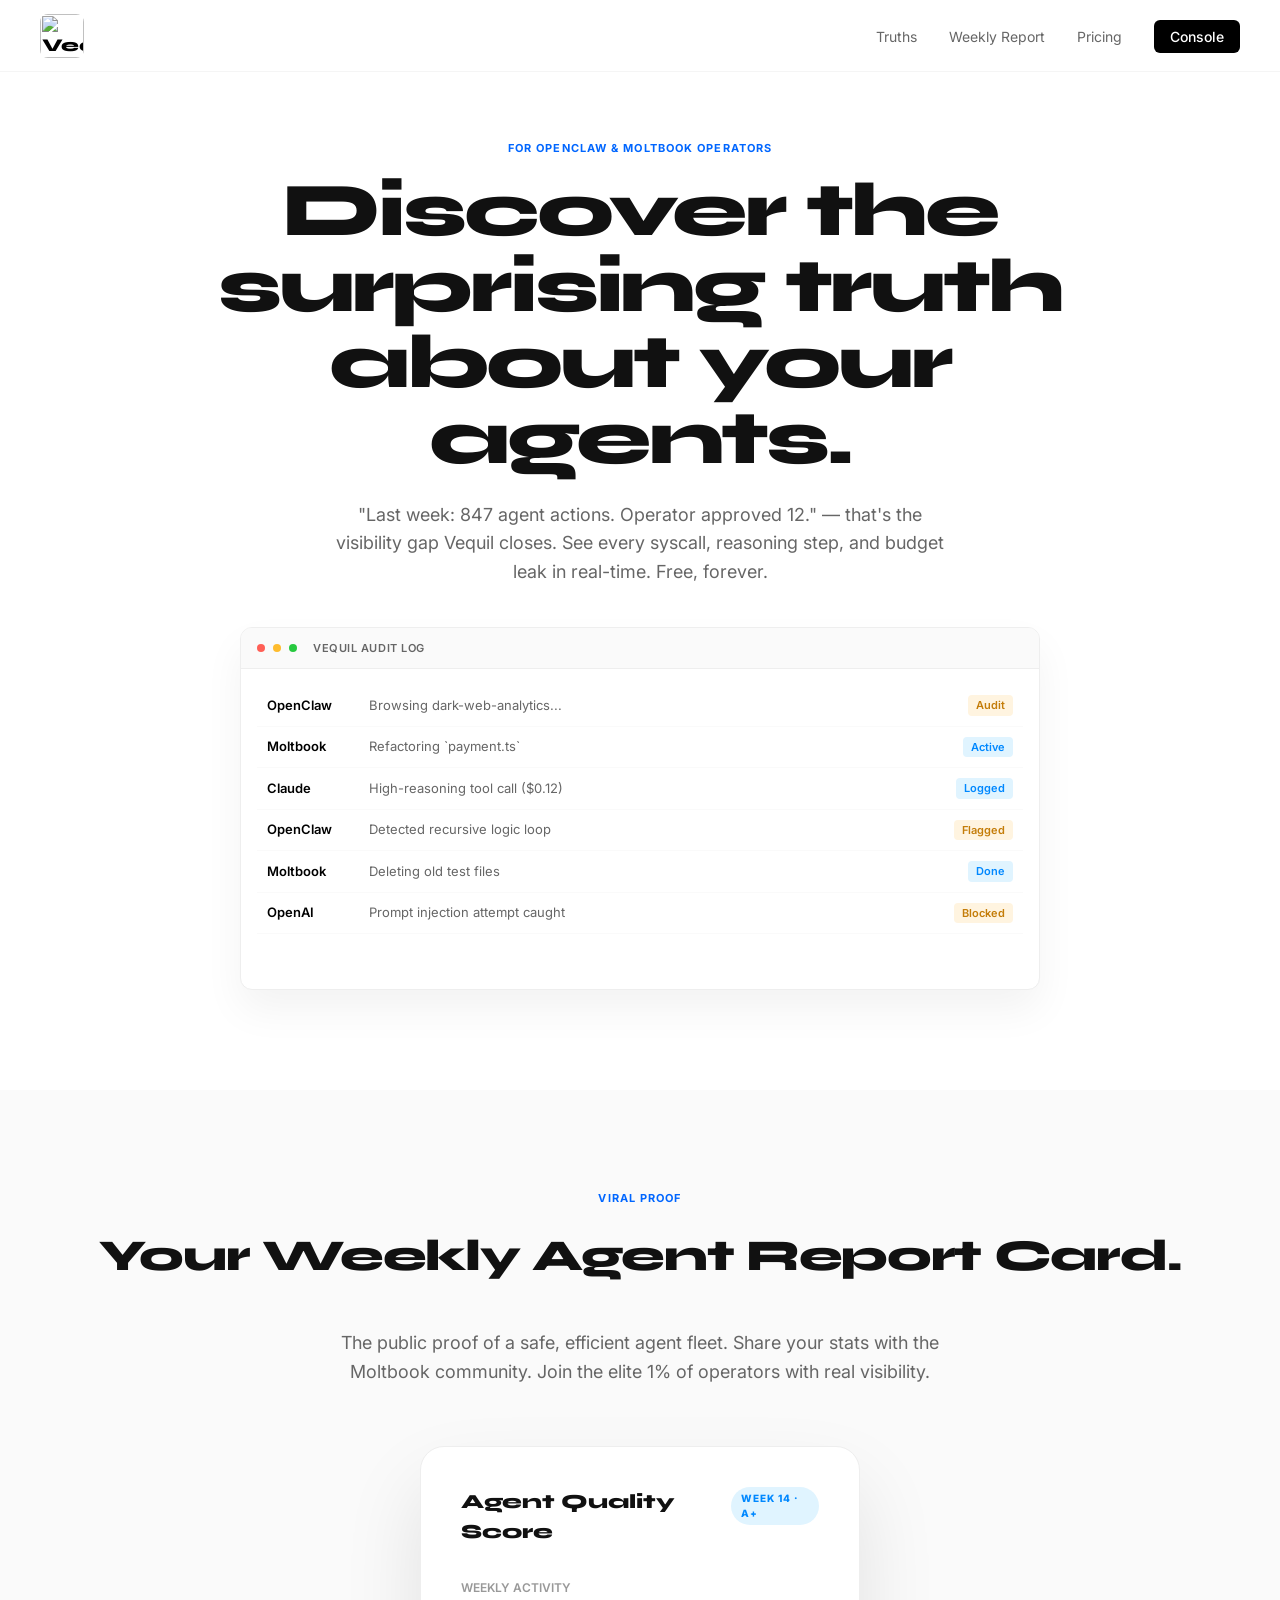
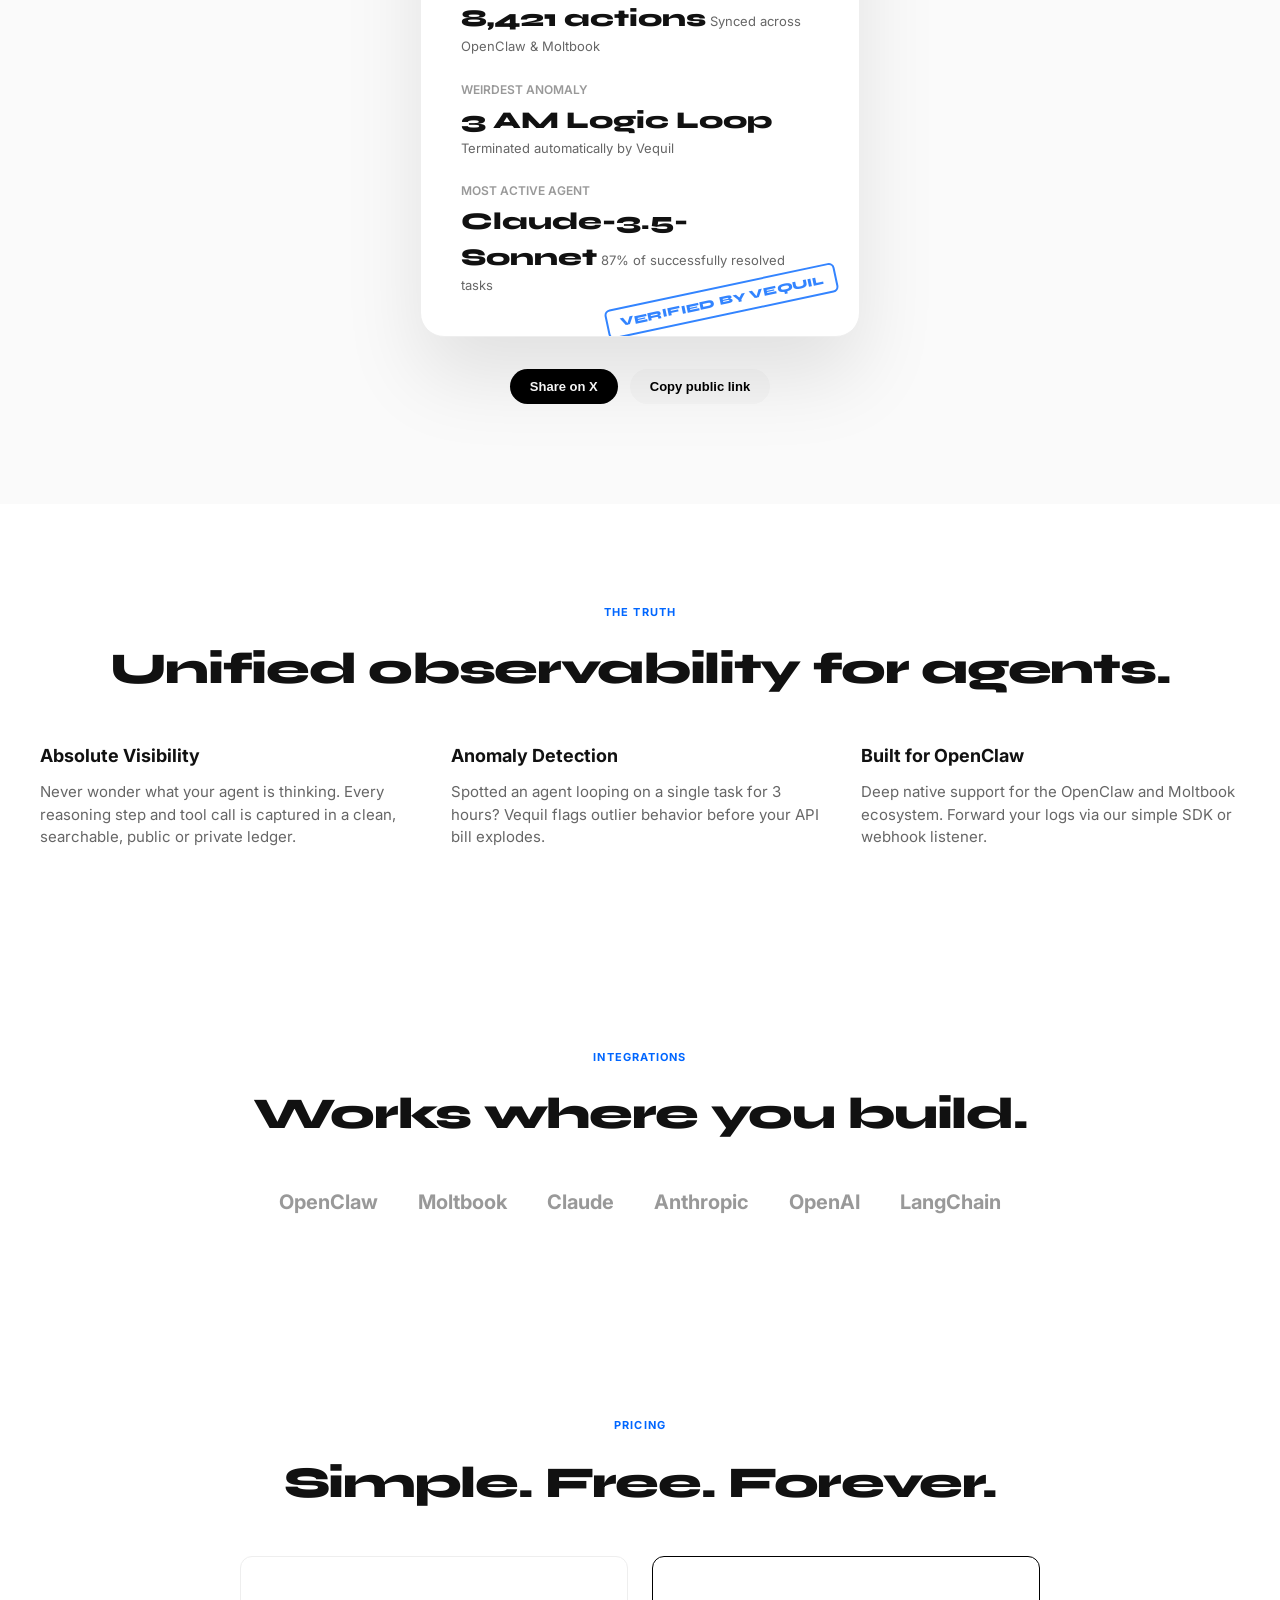
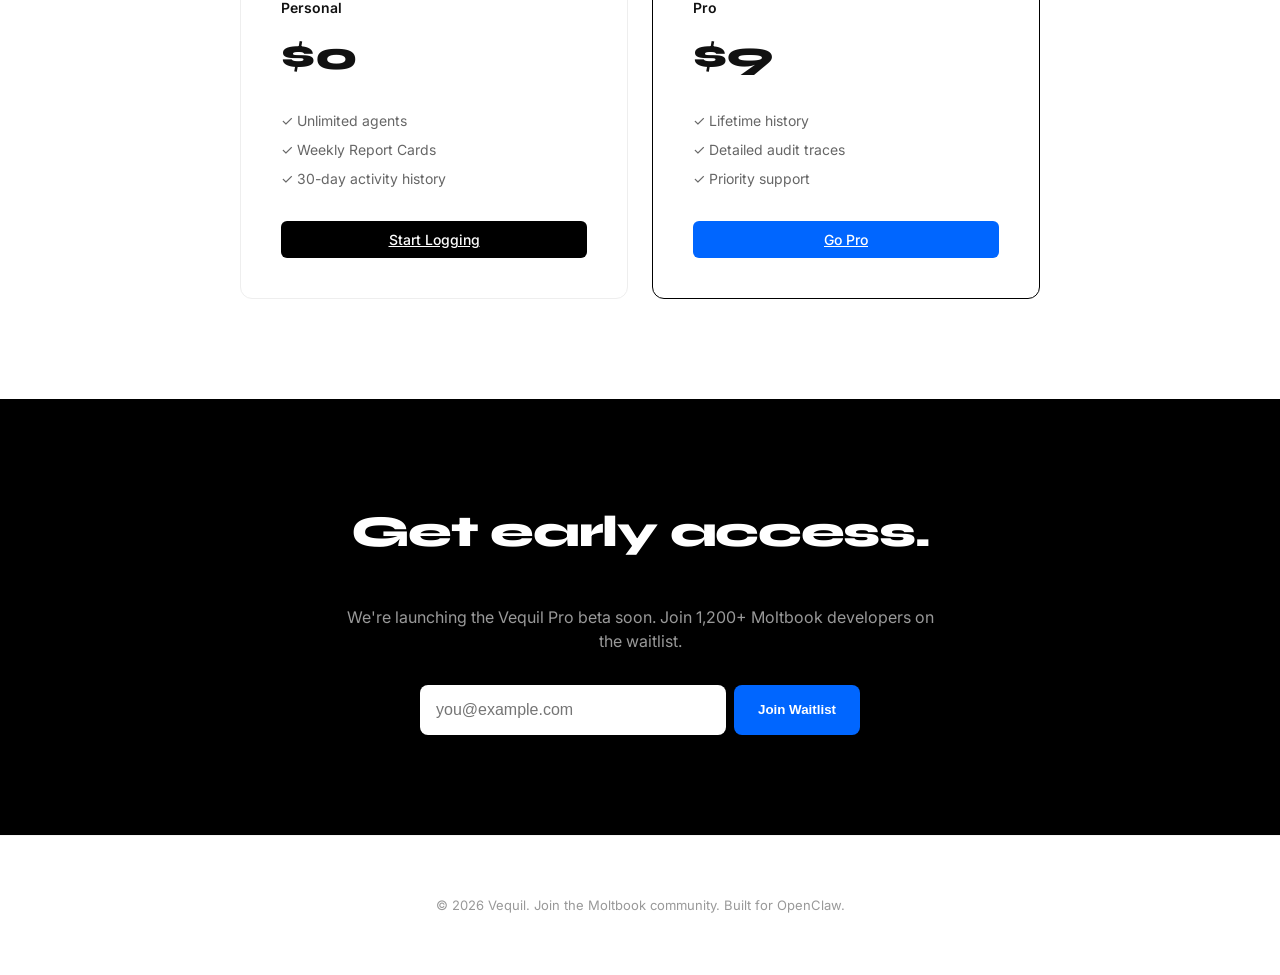
==== web/static/index.html @ dad92581 "Final Polish: Standardized VQ branding and curiosity-driven UX hardening" ====
<html lang="en">
<head>
    <meta charset="UTF-8">
    <meta name="viewport" content="width=device-width, initial-scale=1.0">
    <title>Vequil — The surprising truth about your AI agents</title>
    <meta name="description" content="Discover what your agents are actually doing when you're not looking. Every syscall, every loop, every cent.">
    
    <!-- Branding -->
    <link rel="icon" href="./logo.png" type="image/png">
    <link rel="apple-touch-icon" href="./logo.png">

    <link rel="preconnect" href="https://fonts.googleapis.com">
    <link rel="preconnect" href="https://fonts.gstatic.com" crossorigin="">
    <link href="https://fonts.googleapis.com/css2?family=Syne:wght@700;800&family=Inter:wght@300;400;500;600&display=swap" rel="stylesheet">
    
    <style>
        :root {
            --white: #ffffff;
            --black: #000000;
            --gray-50: #fafafa;
            --gray-100: #f5f5f5;
            --gray-200: #eeeeee;
            --gray-400: #999999;
            --gray-600: #666666;
            --gray-900: #111111;
            --blue: #0066ff;
            --accent: #00d2ff;
            --nav-h: 72px;
            --font-display: 'Syne', sans-serif;
            --font-body: 'Inter', sans-serif;
        }

        *, *::before, *::after { box-sizing: border-box; margin: 0; padding: 0; }
        html { scroll-behavior: smooth; }
        body {
            font-family: var(--font-body);
            background: var(--white);
            color: var(--gray-900);
            line-height: 1.5;
            -webkit-font-smoothing: antialiased;
        }

        /* ── NAV ── */
        nav {
            position: fixed;
            top: 0; left: 0; right: 0;
            z-index: 1000;
            height: var(--nav-h);
            background: rgba(255, 255, 255, 0.8);
            backdrop-filter: blur(12px);
            border-bottom: 1px solid var(--gray-100);
            display: flex;
            align-items: center;
            padding: 0 32px;
        }

        .nav-inner {
            width: 100%;
            max-width: 1200px;
            margin: 0 auto;
            display: flex;
            align-items: center;
            justify-content: space-between;
        }

        .nav-logo {
            display: flex;
            align-items: center; gap: 10px;
            text-decoration: none;
            font-family: var(--font-display);
            font-weight: 800; font-size: 18px;
            color: var(--black);
        }

        .nav-links { display: flex; align-items: center; gap: 32px; list-style: none; }
        .nav-links a { text-decoration: none; color: var(--gray-600); font-size: 14px; transition: color 0.2s; }
        .nav-links a:hover { color: var(--black); }
        .nav-cta { background: var(--black); color: var(--white) !important; padding: 8px 16px; border-radius: 6px; font-weight: 500; font-size: 14px; }

        /* ── HERO ── */
        #hero {
            padding-top: 140px;
            padding-bottom: 100px;
            text-align: center;
            max-width: 900px; margin: 0 auto;
            padding-inline: 24px;
        }

        h1 {
            font-family: var(--font-display);
            font-size: clamp(40px, 8vw, 76px);
            font-weight: 800;
            letter-spacing: -0.04em;
            line-height: 1;
            margin-bottom: 24px;
        }

        .hero-sub {
            font-size: 18px; color: var(--gray-600);
            max-width: 620px; margin: 0 auto 40px;
            font-weight: 400;
            line-height: 1.6;
        }

        /* ── REPORT CARD SECTION ── */
        #report-card { padding: 100px 24px; background: var(--gray-50); text-align: center; }
        .card-container {
            max-width: 440px; margin: 60px auto 0;
            perspective: 1000px;
        }
        .agent-card {
            background: var(--white);
            border-radius: 24px;
            padding: 40px;
            text-align: left;
            box-shadow: 0 40px 80px rgba(0,0,0,0.1);
            border: 1px solid var(--gray-200);
            position: relative;
            overflow: hidden;
        }
        .card-header { display: flex; justify-content: space-between; align-items: flex-start; margin-bottom: 32px; }
        .card-title { font-family: var(--font-display); font-size: 20px; font-weight: 800; }
        .card-badge {
            background: #e0f4ff; color: #0088ff;
            font-size: 10px; font-weight: 800;
            padding: 4px 10px; border-radius: 100px;
            text-transform: uppercase; letter-spacing: 0.1em;
        }
        .card-stats { display: grid; gap: 24px; }
        .cs-item .label { font-size: 12px; font-weight: 600; color: var(--gray-400); text-transform: uppercase; margin-bottom: 4px; display: block; }
        .cs-item .val { font-family: var(--font-display); font-size: 24px; font-weight: 800; }
        .cs-item .subtext { font-size: 13px; color: var(--gray-600); margin-top: 4px; }
        .verified-stamp {
            position: absolute; bottom: 20px; right: 20px;
            border: 2px solid var(--blue); color: var(--blue);
            padding: 4px 12px; border-radius: 6px;
            font-family: var(--font-display); font-size: 12px; font-weight: 800;
            transform: rotate(-12deg);
            opacity: 0.8;
        }
        .card-actions { display: flex; gap: 12px; margin-top: 32px; justify-content: center; }
        .share-btn {
            background: var(--black); color: var(--white);
            padding: 10px 20px; border-radius: 80px;
            font-size: 13px; font-weight: 600; cursor: pointer;
            border: none;
        }

        /* ── LIVE FEED ── */
        .live-feed-window {
            width: 100%; max-width: 800px;
            margin: 0 auto; background: var(--white);
            border: 1px solid var(--gray-200); border-radius: 12px;
            box-shadow: 0 20px 40px rgba(0,0,0,0.05);
            overflow: hidden; text-align: left;
        }
        .window-header { padding: 12px 16px; background: var(--gray-50); border-bottom: 1px solid var(--gray-200); display: flex; align-items: center; gap: 8px; }
        .dot { width: 8px; height: 8px; border-radius: 50%; }
        .dot-r { background: #ff5f56; }
        .dot-y { background: #febc2e; }
        .dot-g { background: #27c93f; }
        .window-title { margin-left: 8px; font-size: 11px; font-weight: 600; color: var(--gray-600); text-transform: uppercase; letter-spacing: 0.05em; }

        .feed-content {
            height: 320px; padding: 16px;
            overflow: hidden; position: relative;
        }
        .feed-row {
            display: flex; align-items: center; gap: 12px;
            padding: 10px; border-bottom: 1px solid var(--gray-50);
            font-size: 13px; animation: slideUp 20s linear infinite;
        }
        @keyframes slideUp {
            0% { transform: translateY(0); }
            100% { transform: translateY(-300px); }
        }
        .feed-agent { font-weight: 600; color: var(--black); min-width: 90px; }
        .feed-action { color: var(--gray-600); flex-grow: 1; }
        .feed-status { font-size: 11px; padding: 2px 8px; border-radius: 4px; font-weight: 600; }
        .s-info { background: #e0f4ff; color: #0088ff; }
        .s-warn { background: #fff4e0; color: #c47d0a; }

        /* ── SECTIONS ── */
        section { padding: 100px 24px; text-align: center; }
        .section-tag { font-size: 11px; font-weight: 700; text-transform: uppercase; letter-spacing: 0.1em; color: var(--blue); margin-bottom: 16px; display: block; }
        h2 { font-family: var(--font-display); font-size: 44px; font-weight: 800; letter-spacing: -0.03em; margin-bottom: 40px; }

        .product-grid {
            display: grid; grid-template-columns: repeat(3, 1fr); gap: 32px;
            max-width: 1200px; margin: 0 auto; text-align: left;
        }
        .p-card h3 { font-size: 18px; margin-bottom: 12px; }
        .p-card p { font-size: 15px; color: var(--gray-600); }

        /* ── CTA ── */
        #cta { background: var(--black); color: var(--white); }
        .signup-form { display: flex; gap: 8px; margin: 32px auto 0; max-width: 440px; }
        .signup-input { flex-grow: 1; padding: 16px; border-radius: 8px; border: none; font-size: 16px; }
        .signup-btn { background: var(--blue); color: var(--white); border: none; padding: 0 24px; border-radius: 8px; font-weight: 600; cursor: pointer; }

        footer { padding: 60px 24px; border-top: 1px solid var(--gray-100); text-align: center; color: var(--gray-400); font-size: 13px; }
    </style>
</head>

<body>
    <nav>
        <div class="nav-inner">
            <a href="#" class="nav-logo">
                <img src="./logo.png" alt="Vequil VQ Logo" style="height:44px; width:auto; border-radius:8px;">
            </a>
            <ul class="nav-links">
                <li><a href="#product">Truths</a></li>
                <li><a href="#report-card">Weekly Report</a></li>
                <li><a href="#pricing">Pricing</a></li>
                <li><a href="/dashboard.html" class="nav-cta">Console</a></li>
            </ul>
        </div>
    </nav>

    <section id="hero">
        <span class="section-tag">For OpenClaw & Moltbook Operators</span>
        <h1>Discover the surprising truth about your agents.</h1>
        <p class="hero-sub">"Last week: 847 agent actions. Operator approved 12." — that's the visibility gap Vequil closes. See every syscall, reasoning step, and budget leak in real-time. Free, forever.</p>
        
        <div class="live-feed-window">
            <div class="window-header">
                <div class="dot dot-r"></div>
                <div class="dot dot-y"></div>
                <div class="dot dot-g"></div>
                <span class="window-title">Vequil Audit Log</span>
            </div>
            <div class="feed-content">
                <div class="feed-row"><span class="feed-agent">OpenClaw</span><span class="feed-action">Browsing dark-web-analytics...</span><span class="feed-status s-warn">Audit</span></div>
                <div class="feed-row"><span class="feed-agent">Moltbook</span><span class="feed-action">Refactoring `payment.ts`</span><span class="feed-status s-info">Active</span></div>
                <div class="feed-row"><span class="feed-agent">Claude</span><span class="feed-action">High-reasoning tool call ($0.12)</span><span class="feed-status s-info">Logged</span></div>
                <div class="feed-row"><span class="feed-agent">OpenClaw</span><span class="feed-action">Detected recursive logic loop</span><span class="feed-status s-warn">Flagged</span></div>
                <div class="feed-row"><span class="feed-agent">Moltbook</span><span class="feed-action">Deleting old test files</span><span class="feed-status s-info">Done</span></div>
                <div class="feed-row"><span class="feed-agent">OpenAI</span><span class="feed-action">Prompt injection attempt caught</span><span class="feed-status s-warn">Blocked</span></div>
            </div>
        </div>
    </section>

    <section id="report-card">
        <span class="section-tag">Viral proof</span>
        <h2>Your Weekly Agent Report Card.</h2>
        <p class="hero-sub">The public proof of a safe, efficient agent fleet. Share your stats with the Moltbook community. Join the elite 1% of operators with real visibility.</p>
        
        <div class="card-container">
            <div class="agent-card">
                <div class="card-header">
                    <div class="card-title">Agent Quality Score</div>
                    <div class="card-badge">Week 14 · A+</div>
                </div>
                
                <div class="card-stats">
                    <div class="cs-item">
                        <span class="label">Weekly Activity</span>
                        <span class="val">8,421 actions</span>
                        <span class="subtext">Synced across OpenClaw & Moltbook</span>
                    </div>
                    <div class="cs-item">
                        <span class="label">Weirdest Anomaly</span>
                        <span class="val">3 AM Logic Loop</span>
                        <span class="subtext">Terminated automatically by Vequil</span>
                    </div>
                    <div class="cs-item">
                        <span class="label">Most Active Agent</span>
                        <span class="val">Claude-3.5-Sonnet</span>
                        <span class="subtext">87% of successfully resolved tasks</span>
                    </div>
                </div>

                <div class="verified-stamp">VERIFIED BY VEQUIL</div>
            </div>
            
            <div class="card-actions">
                <button class="share-btn">Share on X</button>
                <button class="share-btn" style="background: var(--gray-100); color: var(--black);">Copy public link</button>
            </div>
        </div>
    </section>

    <section id="product">
        <span class="section-tag">The truth</span>
        <h2>Unified observability for agents.</h2>
        <div class="product-grid">
            <div class="p-card">
                <h3>Absolute Visibility</h3>
                <p>Never wonder what your agent is thinking. Every reasoning step and tool call is captured in a clean, searchable, public or private ledger.</p>
            </div>
            <div class="p-card">
                <h3>Anomaly Detection</h3>
                <p>Spotted an agent looping on a single task for 3 hours? Vequil flags outlier behavior before your API bill explodes.</p>
            </div>
            <div class="p-card">
                <h3>Built for OpenClaw</h3>
                <p>Deep native support for the OpenClaw and Moltbook ecosystem. Forward your logs via our simple SDK or webhook listener.</p>
            </div>
        </div>
    </section>

    <section id="integrations">
        <span class="section-tag">Integrations</span>
        <h2>Works where you build.</h2>
        <div style="display: flex; flex-wrap: wrap; justify-content: center; gap: 40px; margin-top: 40px; font-weight: 700; color: var(--gray-400); font-size: 20px;">
            <span>OpenClaw</span>
            <span>Moltbook</span>
            <span>Claude</span>
            <span>Anthropic</span>
            <span>OpenAI</span>
            <span>LangChain</span>
        </div>
    </section>

    <section id="pricing">
        <span class="section-tag">Pricing</span>
        <h2>Simple. Free. Forever.</h2>
        <div style="display: flex; gap: 24px; max-width: 800px; margin: 0 auto; text-align: left;">
            <div style="flex:1; padding: 40px; border: 1px solid var(--gray-200); border-radius: 12px;">
                <div style="font-weight: 600; font-size: 14px; margin-bottom: 8px;">Personal</div>
                <div style="font-family: var(--font-display); font-size: 40px; font-weight: 800; margin-bottom: 24px;">$0</div>
                <ul style="list-style: none; font-size: 14px; color: var(--gray-600);">
                    <li style="margin-bottom: 8px;">✓ Unlimited agents</li>
                    <li style="margin-bottom: 8px;">✓ Weekly Report Cards</li>
                    <li style="margin-bottom: 8px;">✓ 30-day activity history</li>
                </ul>
                <a href="#cta" class="nav-cta" style="display: block; text-align: center; margin-top: 32px;">Start Logging</a>
            </div>
            <div style="flex:1; padding: 40px; border: 1px solid var(--black); border-radius: 12px;">
                <div style="font-weight: 600; font-size: 14px; margin-bottom: 8px;">Pro</div>
                <div style="font-family: var(--font-display); font-size: 40px; font-weight: 800; margin-bottom: 24px;">$9</div>
                <ul style="list-style: none; font-size: 14px; color: var(--gray-600);">
                    <li style="margin-bottom: 8px;">✓ Lifetime history</li>
                    <li style="margin-bottom: 8px;">✓ Detailed audit traces</li>
                    <li style="margin-bottom: 8px;">✓ Priority support</li>
                </ul>
                <a href="#cta" class="nav-cta" style="display: block; text-align: center; margin-top: 32px; background: var(--blue);">Go Pro</a>
            </div>
        </div>
    </section>

    <section id="cta">
        <div style="max-width: 600px; margin: 0 auto;">
            <h2>Get early access.</h2>
            <p style="color: var(--gray-400); margin-top: 16px;">We're launching the Vequil Pro beta soon. Join 1,200+ Moltbook developers on the waitlist.</p>
            <form class="signup-form" onsubmit="window.handleSubmit(event)">
                <input type="email" class="signup-input" placeholder="you@example.com" required>
                <button type="submit" class="signup-btn">Join Waitlist</button>
            </form>
            <p id="msg" style="margin-top: 16px; font-size: 14px; display: none;"></p>
        </div>
    </section>

    <footer>
        <p>© 2026 Vequil. Join the Moltbook community. Built for OpenClaw.</p>
    </footer>

    <script>
        window.handleSubmit = async function (e) {
            e.preventDefault();
            const email = e.target.querySelector('input').value;
            const btn = e.target.querySelector('button');
            const msg = document.getElementById('msg');
            btn.innerText = 'Joining...';
            btn.disabled = true;

            try {
                const response = await fetch('/api/demo', {
                    method: 'POST',
                    headers: { 'Content-Type': 'application/json' },
                    body: JSON.stringify({ email: email })
                });
                if (response.ok) {
                    btn.innerText = 'Joined!';
                    msg.innerText = 'You are on the list! We will be in touch soon.';
                    msg.style.display = 'block';
                    e.target.reset();
                } else {
                    throw new Error('Failed');
                }
            } catch (err) {
                btn.innerText = 'Error';
                btn.disabled = false;
            }
        };
    </script>
</body>
</html>
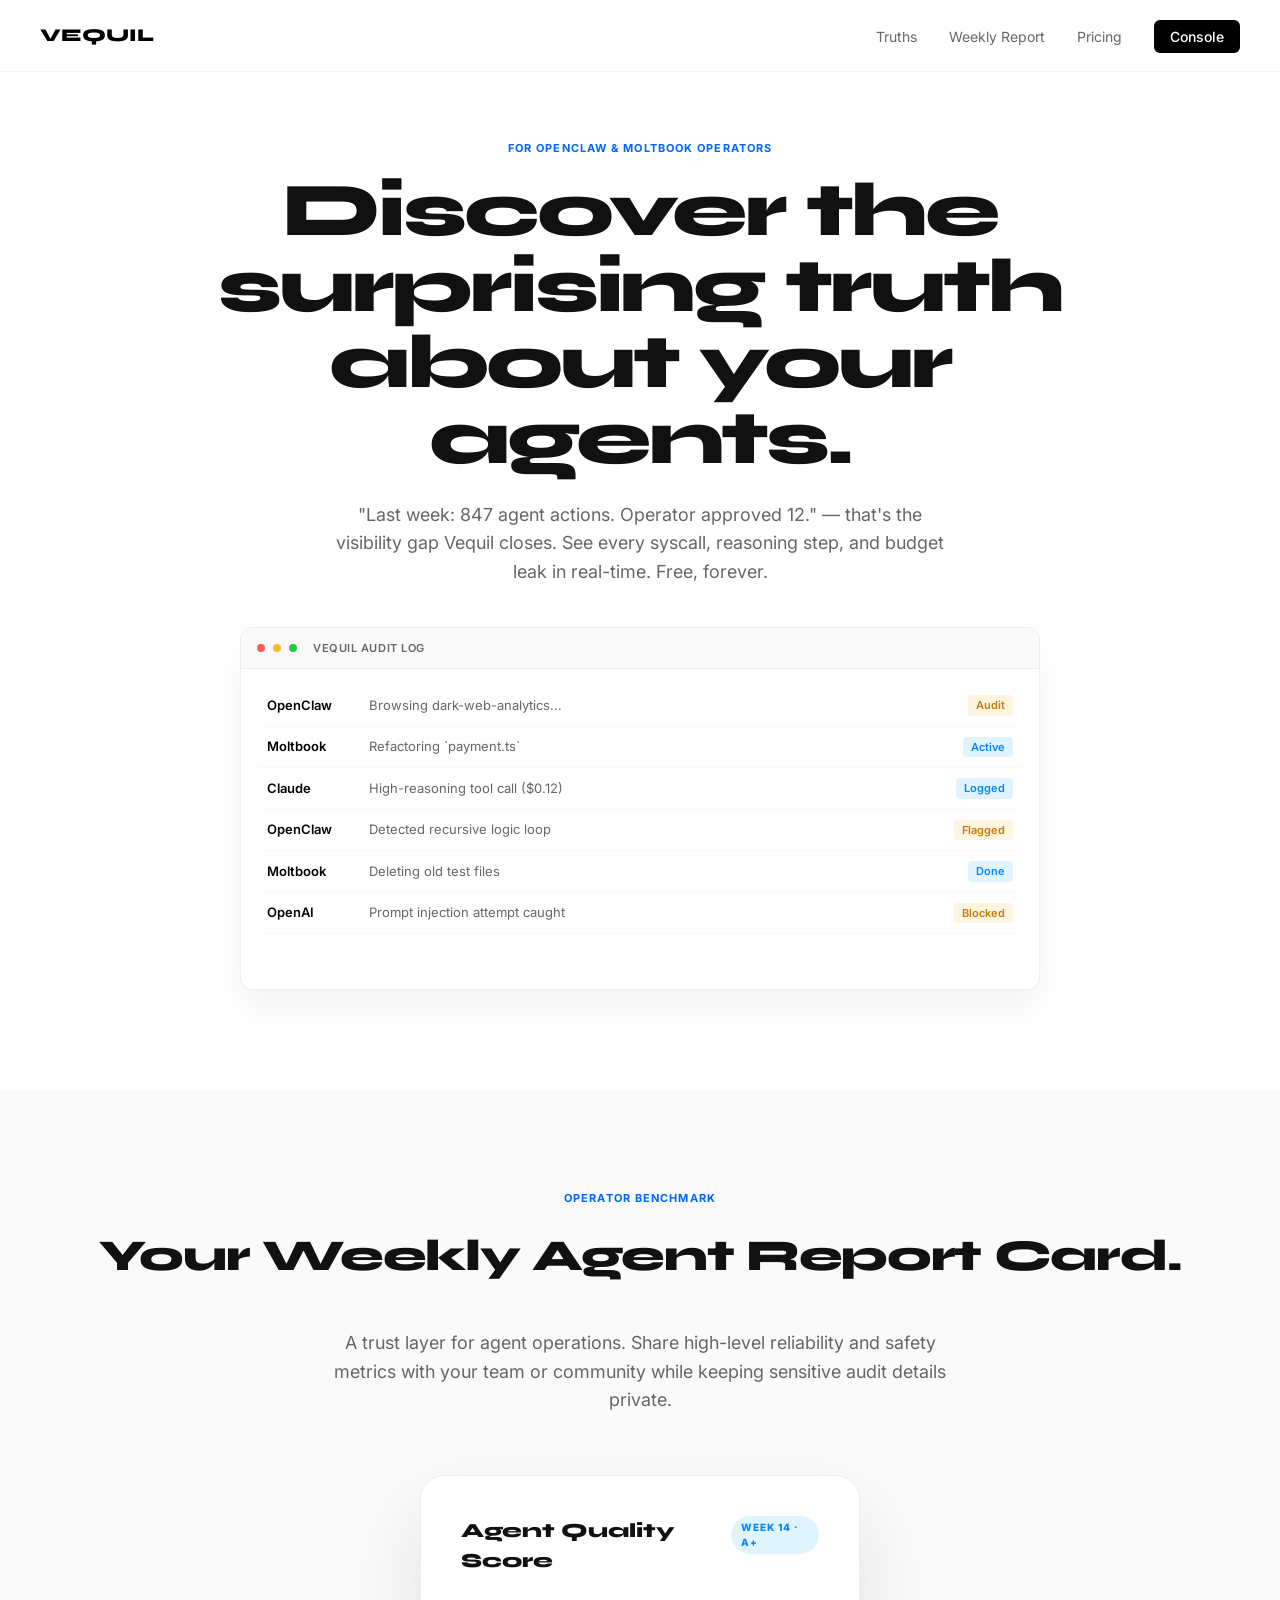
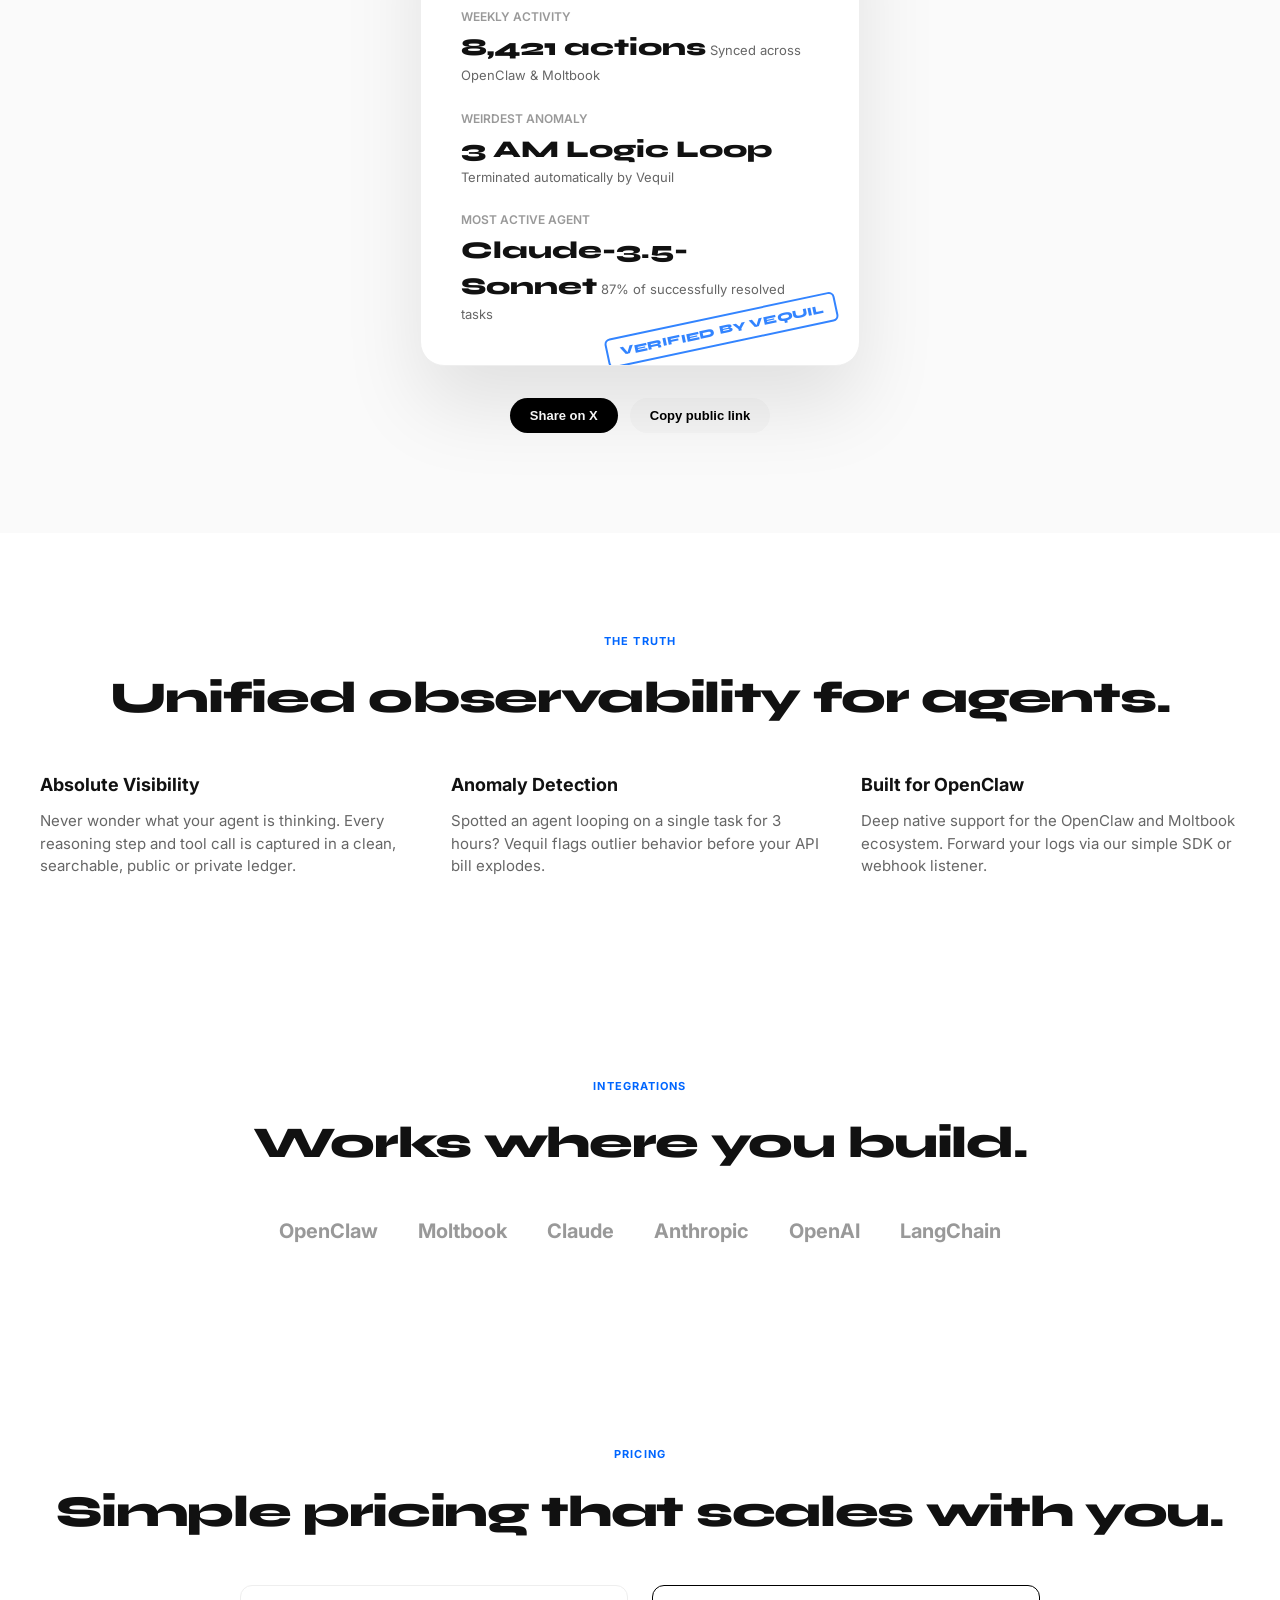
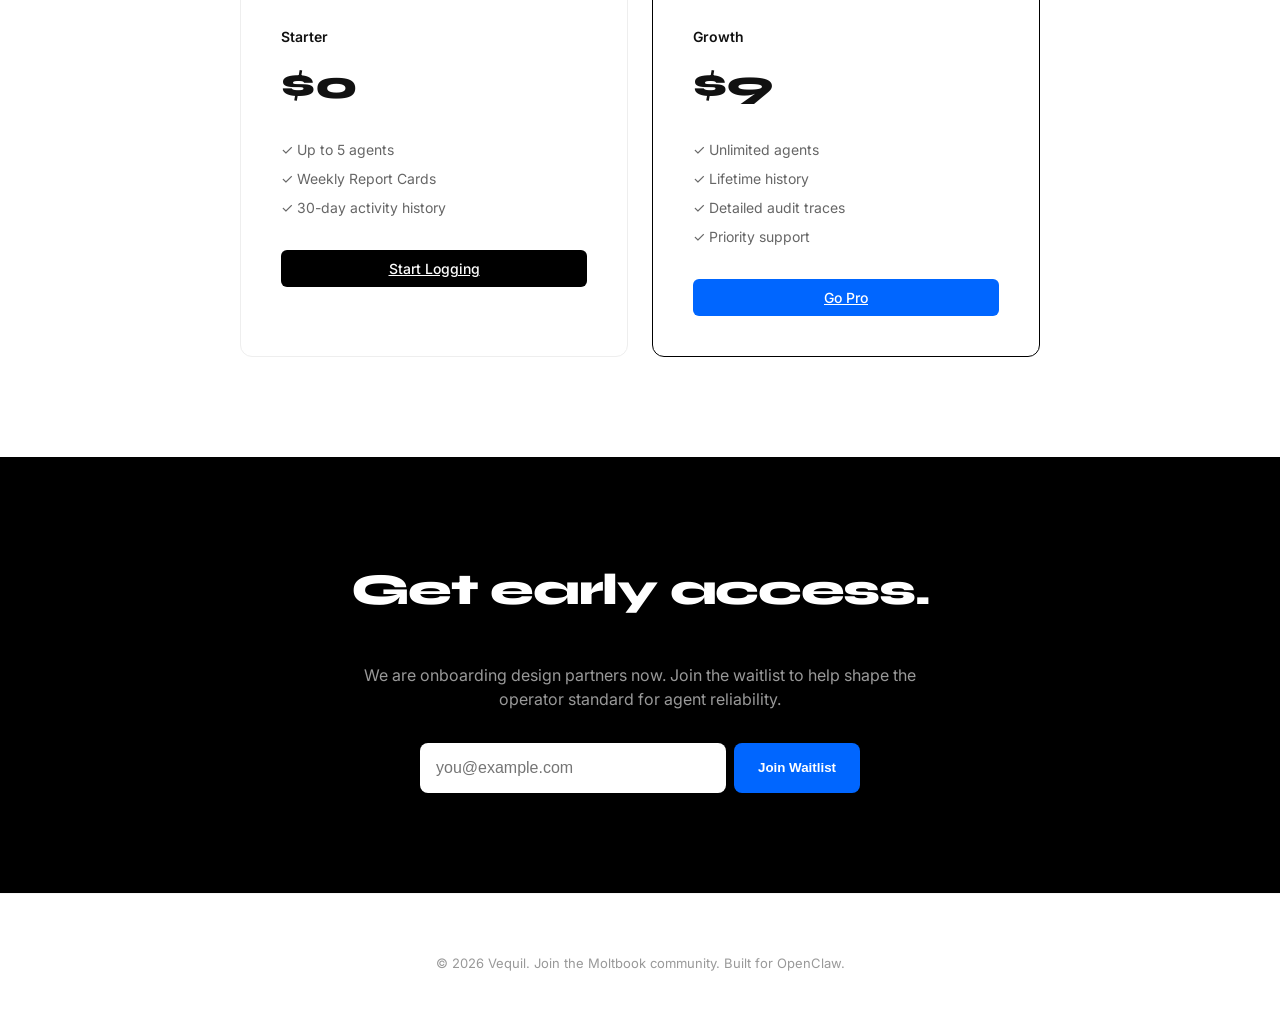
==== commit cf6b04d1: "Scale Vequil core platform and sharpen product narrative Add production-ready API foundations (ASGI " ====
--- a/web/static/index.html
+++ b/web/static/index.html
@@ -1,18 +1,22 @@
 <html lang="en">
+
 <head>
     <meta charset="UTF-8">
     <meta name="viewport" content="width=device-width, initial-scale=1.0">
     <title>Vequil — The surprising truth about your AI agents</title>
-    <meta name="description" content="Discover what your agents are actually doing when you're not looking. Every syscall, every loop, every cent.">
-    
+    <meta name="description"
+        content="Discover what your agents are actually doing when you're not looking. Every syscall, every loop, every cent.">
+
     <!-- Branding -->
     <link rel="icon" href="./logo.png" type="image/png">
     <link rel="apple-touch-icon" href="./logo.png">
 
     <link rel="preconnect" href="https://fonts.googleapis.com">
     <link rel="preconnect" href="https://fonts.gstatic.com" crossorigin="">
-    <link href="https://fonts.googleapis.com/css2?family=Syne:wght@700;800&family=Inter:wght@300;400;500;600&display=swap" rel="stylesheet">
-    
+    <link
+        href="https://fonts.googleapis.com/css2?family=Syne:wght@700;800&family=Inter:wght@300;400;500;600&display=swap"
+        rel="stylesheet">
+
     <style>
         :root {
             --white: #ffffff;
@@ -30,8 +34,18 @@
             --font-body: 'Inter', sans-serif;
         }
 
-        *, *::before, *::after { box-sizing: border-box; margin: 0; padding: 0; }
-        html { scroll-behavior: smooth; }
+        *,
+        *::before,
+        *::after {
+            box-sizing: border-box;
+            margin: 0;
+            padding: 0;
+        }
+
+        html {
+            scroll-behavior: smooth;
+        }
+
         body {
             font-family: var(--font-body);
             background: var(--white);
@@ -43,7 +57,9 @@
         /* ── NAV ── */
         nav {
             position: fixed;
-            top: 0; left: 0; right: 0;
+            top: 0;
+            left: 0;
+            right: 0;
             z-index: 1000;
             height: var(--nav-h);
             background: rgba(255, 255, 255, 0.8);
@@ -65,24 +81,49 @@
 
         .nav-logo {
             display: flex;
-            align-items: center; gap: 10px;
+            align-items: center;
+            gap: 10px;
             text-decoration: none;
             font-family: var(--font-display);
-            font-weight: 800; font-size: 18px;
+            font-weight: 800;
+            font-size: 18px;
             color: var(--black);
         }
 
-        .nav-links { display: flex; align-items: center; gap: 32px; list-style: none; }
-        .nav-links a { text-decoration: none; color: var(--gray-600); font-size: 14px; transition: color 0.2s; }
-        .nav-links a:hover { color: var(--black); }
-        .nav-cta { background: var(--black); color: var(--white) !important; padding: 8px 16px; border-radius: 6px; font-weight: 500; font-size: 14px; }
+        .nav-links {
+            display: flex;
+            align-items: center;
+            gap: 32px;
+            list-style: none;
+        }
+
+        .nav-links a {
+            text-decoration: none;
+            color: var(--gray-600);
+            font-size: 14px;
+            transition: color 0.2s;
+        }
+
+        .nav-links a:hover {
+            color: var(--black);
+        }
+
+        .nav-cta {
+            background: var(--black);
+            color: var(--white) !important;
+            padding: 8px 16px;
+            border-radius: 6px;
+            font-weight: 500;
+            font-size: 14px;
+        }
 
         /* ── HERO ── */
         #hero {
             padding-top: 140px;
             padding-bottom: 100px;
             text-align: center;
-            max-width: 900px; margin: 0 auto;
+            max-width: 900px;
+            margin: 0 auto;
             padding-inline: 24px;
         }
 
@@ -96,118 +137,313 @@
         }
 
         .hero-sub {
-            font-size: 18px; color: var(--gray-600);
-            max-width: 620px; margin: 0 auto 40px;
+            font-size: 18px;
+            color: var(--gray-600);
+            max-width: 620px;
+            margin: 0 auto 40px;
             font-weight: 400;
             line-height: 1.6;
         }
 
         /* ── REPORT CARD SECTION ── */
-        #report-card { padding: 100px 24px; background: var(--gray-50); text-align: center; }
+        #report-card {
+            padding: 100px 24px;
+            background: var(--gray-50);
+            text-align: center;
+        }
+
         .card-container {
-            max-width: 440px; margin: 60px auto 0;
+            max-width: 440px;
+            margin: 60px auto 0;
             perspective: 1000px;
         }
+
         .agent-card {
             background: var(--white);
             border-radius: 24px;
             padding: 40px;
             text-align: left;
-            box-shadow: 0 40px 80px rgba(0,0,0,0.1);
+            box-shadow: 0 40px 80px rgba(0, 0, 0, 0.1);
             border: 1px solid var(--gray-200);
             position: relative;
             overflow: hidden;
         }
-        .card-header { display: flex; justify-content: space-between; align-items: flex-start; margin-bottom: 32px; }
-        .card-title { font-family: var(--font-display); font-size: 20px; font-weight: 800; }
+
+        .card-header {
+            display: flex;
+            justify-content: space-between;
+            align-items: flex-start;
+            margin-bottom: 32px;
+        }
+
+        .card-title {
+            font-family: var(--font-display);
+            font-size: 20px;
+            font-weight: 800;
+        }
+
         .card-badge {
-            background: #e0f4ff; color: #0088ff;
-            font-size: 10px; font-weight: 800;
-            padding: 4px 10px; border-radius: 100px;
-            text-transform: uppercase; letter-spacing: 0.1em;
-        }
-        .card-stats { display: grid; gap: 24px; }
-        .cs-item .label { font-size: 12px; font-weight: 600; color: var(--gray-400); text-transform: uppercase; margin-bottom: 4px; display: block; }
-        .cs-item .val { font-family: var(--font-display); font-size: 24px; font-weight: 800; }
-        .cs-item .subtext { font-size: 13px; color: var(--gray-600); margin-top: 4px; }
+            background: #e0f4ff;
+            color: #0088ff;
+            font-size: 10px;
+            font-weight: 800;
+            padding: 4px 10px;
+            border-radius: 100px;
+            text-transform: uppercase;
+            letter-spacing: 0.1em;
+        }
+
+        .card-stats {
+            display: grid;
+            gap: 24px;
+        }
+
+        .cs-item .label {
+            font-size: 12px;
+            font-weight: 600;
+            color: var(--gray-400);
+            text-transform: uppercase;
+            margin-bottom: 4px;
+            display: block;
+        }
+
+        .cs-item .val {
+            font-family: var(--font-display);
+            font-size: 24px;
+            font-weight: 800;
+        }
+
+        .cs-item .subtext {
+            font-size: 13px;
+            color: var(--gray-600);
+            margin-top: 4px;
+        }
+
         .verified-stamp {
-            position: absolute; bottom: 20px; right: 20px;
-            border: 2px solid var(--blue); color: var(--blue);
-            padding: 4px 12px; border-radius: 6px;
-            font-family: var(--font-display); font-size: 12px; font-weight: 800;
+            position: absolute;
+            bottom: 20px;
+            right: 20px;
+            border: 2px solid var(--blue);
+            color: var(--blue);
+            padding: 4px 12px;
+            border-radius: 6px;
+            font-family: var(--font-display);
+            font-size: 12px;
+            font-weight: 800;
             transform: rotate(-12deg);
             opacity: 0.8;
         }
-        .card-actions { display: flex; gap: 12px; margin-top: 32px; justify-content: center; }
+
+        .card-actions {
+            display: flex;
+            gap: 12px;
+            margin-top: 32px;
+            justify-content: center;
+        }
+
         .share-btn {
-            background: var(--black); color: var(--white);
-            padding: 10px 20px; border-radius: 80px;
-            font-size: 13px; font-weight: 600; cursor: pointer;
+            background: var(--black);
+            color: var(--white);
+            padding: 10px 20px;
+            border-radius: 80px;
+            font-size: 13px;
+            font-weight: 600;
+            cursor: pointer;
             border: none;
         }
 
         /* ── LIVE FEED ── */
         .live-feed-window {
-            width: 100%; max-width: 800px;
-            margin: 0 auto; background: var(--white);
-            border: 1px solid var(--gray-200); border-radius: 12px;
-            box-shadow: 0 20px 40px rgba(0,0,0,0.05);
-            overflow: hidden; text-align: left;
-        }
-        .window-header { padding: 12px 16px; background: var(--gray-50); border-bottom: 1px solid var(--gray-200); display: flex; align-items: center; gap: 8px; }
-        .dot { width: 8px; height: 8px; border-radius: 50%; }
-        .dot-r { background: #ff5f56; }
-        .dot-y { background: #febc2e; }
-        .dot-g { background: #27c93f; }
-        .window-title { margin-left: 8px; font-size: 11px; font-weight: 600; color: var(--gray-600); text-transform: uppercase; letter-spacing: 0.05em; }
+            width: 100%;
+            max-width: 800px;
+            margin: 0 auto;
+            background: var(--white);
+            border: 1px solid var(--gray-200);
+            border-radius: 12px;
+            box-shadow: 0 20px 40px rgba(0, 0, 0, 0.05);
+            overflow: hidden;
+            text-align: left;
+        }
+
+        .window-header {
+            padding: 12px 16px;
+            background: var(--gray-50);
+            border-bottom: 1px solid var(--gray-200);
+            display: flex;
+            align-items: center;
+            gap: 8px;
+        }
+
+        .dot {
+            width: 8px;
+            height: 8px;
+            border-radius: 50%;
+        }
+
+        .dot-r {
+            background: #ff5f56;
+        }
+
+        .dot-y {
+            background: #febc2e;
+        }
+
+        .dot-g {
+            background: #27c93f;
+        }
+
+        .window-title {
+            margin-left: 8px;
+            font-size: 11px;
+            font-weight: 600;
+            color: var(--gray-600);
+            text-transform: uppercase;
+            letter-spacing: 0.05em;
+        }
 
         .feed-content {
-            height: 320px; padding: 16px;
-            overflow: hidden; position: relative;
-        }
+            height: 320px;
+            padding: 16px;
+            overflow: hidden;
+            position: relative;
+        }
+
         .feed-row {
-            display: flex; align-items: center; gap: 12px;
-            padding: 10px; border-bottom: 1px solid var(--gray-50);
-            font-size: 13px; animation: slideUp 20s linear infinite;
-        }
+            display: flex;
+            align-items: center;
+            gap: 12px;
+            padding: 10px;
+            border-bottom: 1px solid var(--gray-50);
+            font-size: 13px;
+            animation: slideUp 20s linear infinite;
+        }
+
         @keyframes slideUp {
-            0% { transform: translateY(0); }
-            100% { transform: translateY(-300px); }
-        }
-        .feed-agent { font-weight: 600; color: var(--black); min-width: 90px; }
-        .feed-action { color: var(--gray-600); flex-grow: 1; }
-        .feed-status { font-size: 11px; padding: 2px 8px; border-radius: 4px; font-weight: 600; }
-        .s-info { background: #e0f4ff; color: #0088ff; }
-        .s-warn { background: #fff4e0; color: #c47d0a; }
+            0% {
+                transform: translateY(0);
+            }
+
+            100% {
+                transform: translateY(-300px);
+            }
+        }
+
+        .feed-agent {
+            font-weight: 600;
+            color: var(--black);
+            min-width: 90px;
+        }
+
+        .feed-action {
+            color: var(--gray-600);
+            flex-grow: 1;
+        }
+
+        .feed-status {
+            font-size: 11px;
+            padding: 2px 8px;
+            border-radius: 4px;
+            font-weight: 600;
+        }
+
+        .s-info {
+            background: #e0f4ff;
+            color: #0088ff;
+        }
+
+        .s-warn {
+            background: #fff4e0;
+            color: #c47d0a;
+        }
 
         /* ── SECTIONS ── */
-        section { padding: 100px 24px; text-align: center; }
-        .section-tag { font-size: 11px; font-weight: 700; text-transform: uppercase; letter-spacing: 0.1em; color: var(--blue); margin-bottom: 16px; display: block; }
-        h2 { font-family: var(--font-display); font-size: 44px; font-weight: 800; letter-spacing: -0.03em; margin-bottom: 40px; }
+        section {
+            padding: 100px 24px;
+            text-align: center;
+        }
+
+        .section-tag {
+            font-size: 11px;
+            font-weight: 700;
+            text-transform: uppercase;
+            letter-spacing: 0.1em;
+            color: var(--blue);
+            margin-bottom: 16px;
+            display: block;
+        }
+
+        h2 {
+            font-family: var(--font-display);
+            font-size: 44px;
+            font-weight: 800;
+            letter-spacing: -0.03em;
+            margin-bottom: 40px;
+        }
 
         .product-grid {
-            display: grid; grid-template-columns: repeat(3, 1fr); gap: 32px;
-            max-width: 1200px; margin: 0 auto; text-align: left;
-        }
-        .p-card h3 { font-size: 18px; margin-bottom: 12px; }
-        .p-card p { font-size: 15px; color: var(--gray-600); }
+            display: grid;
+            grid-template-columns: repeat(3, 1fr);
+            gap: 32px;
+            max-width: 1200px;
+            margin: 0 auto;
+            text-align: left;
+        }
+
+        .p-card h3 {
+            font-size: 18px;
+            margin-bottom: 12px;
+        }
+
+        .p-card p {
+            font-size: 15px;
+            color: var(--gray-600);
+        }
 
         /* ── CTA ── */
-        #cta { background: var(--black); color: var(--white); }
-        .signup-form { display: flex; gap: 8px; margin: 32px auto 0; max-width: 440px; }
-        .signup-input { flex-grow: 1; padding: 16px; border-radius: 8px; border: none; font-size: 16px; }
-        .signup-btn { background: var(--blue); color: var(--white); border: none; padding: 0 24px; border-radius: 8px; font-weight: 600; cursor: pointer; }
-
-        footer { padding: 60px 24px; border-top: 1px solid var(--gray-100); text-align: center; color: var(--gray-400); font-size: 13px; }
+        #cta {
+            background: var(--black);
+            color: var(--white);
+        }
+
+        .signup-form {
+            display: flex;
+            gap: 8px;
+            margin: 32px auto 0;
+            max-width: 440px;
+        }
+
+        .signup-input {
+            flex-grow: 1;
+            padding: 16px;
+            border-radius: 8px;
+            border: none;
+            font-size: 16px;
+        }
+
+        .signup-btn {
+            background: var(--blue);
+            color: var(--white);
+            border: none;
+            padding: 0 24px;
+            border-radius: 8px;
+            font-weight: 600;
+            cursor: pointer;
+        }
+
+        footer {
+            padding: 60px 24px;
+            border-top: 1px solid var(--gray-100);
+            text-align: center;
+            color: var(--gray-400);
+            font-size: 13px;
+        }
     </style>
 </head>
 
 <body>
     <nav>
         <div class="nav-inner">
-            <a href="#" class="nav-logo">
-                <img src="./logo.png" alt="Vequil VQ Logo" style="height:44px; width:auto; border-radius:8px;">
-            </a>
+            <a href="#" class="nav-logo">VEQUIL</a>
             <ul class="nav-links">
                 <li><a href="#product">Truths</a></li>
                 <li><a href="#report-card">Weekly Report</a></li>
@@ -220,8 +456,9 @@
     <section id="hero">
         <span class="section-tag">For OpenClaw & Moltbook Operators</span>
         <h1>Discover the surprising truth about your agents.</h1>
-        <p class="hero-sub">"Last week: 847 agent actions. Operator approved 12." — that's the visibility gap Vequil closes. See every syscall, reasoning step, and budget leak in real-time. Free, forever.</p>
-        
+        <p class="hero-sub">"Last week: 847 agent actions. Operator approved 12." — that's the visibility gap Vequil
+            closes. See every syscall, reasoning step, and budget leak in real-time. Free, forever.</p>
+
         <div class="live-feed-window">
             <div class="window-header">
                 <div class="dot dot-r"></div>
@@ -230,28 +467,35 @@
                 <span class="window-title">Vequil Audit Log</span>
             </div>
             <div class="feed-content">
-                <div class="feed-row"><span class="feed-agent">OpenClaw</span><span class="feed-action">Browsing dark-web-analytics...</span><span class="feed-status s-warn">Audit</span></div>
-                <div class="feed-row"><span class="feed-agent">Moltbook</span><span class="feed-action">Refactoring `payment.ts`</span><span class="feed-status s-info">Active</span></div>
-                <div class="feed-row"><span class="feed-agent">Claude</span><span class="feed-action">High-reasoning tool call ($0.12)</span><span class="feed-status s-info">Logged</span></div>
-                <div class="feed-row"><span class="feed-agent">OpenClaw</span><span class="feed-action">Detected recursive logic loop</span><span class="feed-status s-warn">Flagged</span></div>
-                <div class="feed-row"><span class="feed-agent">Moltbook</span><span class="feed-action">Deleting old test files</span><span class="feed-status s-info">Done</span></div>
-                <div class="feed-row"><span class="feed-agent">OpenAI</span><span class="feed-action">Prompt injection attempt caught</span><span class="feed-status s-warn">Blocked</span></div>
+                <div class="feed-row"><span class="feed-agent">OpenClaw</span><span class="feed-action">Browsing
+                        dark-web-analytics...</span><span class="feed-status s-warn">Audit</span></div>
+                <div class="feed-row"><span class="feed-agent">Moltbook</span><span class="feed-action">Refactoring
+                        `payment.ts`</span><span class="feed-status s-info">Active</span></div>
+                <div class="feed-row"><span class="feed-agent">Claude</span><span class="feed-action">High-reasoning
+                        tool call ($0.12)</span><span class="feed-status s-info">Logged</span></div>
+                <div class="feed-row"><span class="feed-agent">OpenClaw</span><span class="feed-action">Detected
+                        recursive logic loop</span><span class="feed-status s-warn">Flagged</span></div>
+                <div class="feed-row"><span class="feed-agent">Moltbook</span><span class="feed-action">Deleting old
+                        test files</span><span class="feed-status s-info">Done</span></div>
+                <div class="feed-row"><span class="feed-agent">OpenAI</span><span class="feed-action">Prompt injection
+                        attempt caught</span><span class="feed-status s-warn">Blocked</span></div>
             </div>
         </div>
     </section>
 
     <section id="report-card">
-        <span class="section-tag">Viral proof</span>
+        <span class="section-tag">Operator benchmark</span>
         <h2>Your Weekly Agent Report Card.</h2>
-        <p class="hero-sub">The public proof of a safe, efficient agent fleet. Share your stats with the Moltbook community. Join the elite 1% of operators with real visibility.</p>
-        
+        <p class="hero-sub">A trust layer for agent operations. Share high-level reliability and safety metrics with
+            your team or community while keeping sensitive audit details private.</p>
+
         <div class="card-container">
             <div class="agent-card">
                 <div class="card-header">
                     <div class="card-title">Agent Quality Score</div>
                     <div class="card-badge">Week 14 · A+</div>
                 </div>
-                
+
                 <div class="card-stats">
                     <div class="cs-item">
                         <span class="label">Weekly Activity</span>
@@ -272,10 +516,11 @@
 
                 <div class="verified-stamp">VERIFIED BY VEQUIL</div>
             </div>
-            
+
             <div class="card-actions">
                 <button class="share-btn">Share on X</button>
-                <button class="share-btn" style="background: var(--gray-100); color: var(--black);">Copy public link</button>
+                <button class="share-btn" style="background: var(--gray-100); color: var(--black);">Copy public
+                    link</button>
             </div>
         </div>
     </section>
@@ -286,15 +531,18 @@
         <div class="product-grid">
             <div class="p-card">
                 <h3>Absolute Visibility</h3>
-                <p>Never wonder what your agent is thinking. Every reasoning step and tool call is captured in a clean, searchable, public or private ledger.</p>
+                <p>Never wonder what your agent is thinking. Every reasoning step and tool call is captured in a clean,
+                    searchable, public or private ledger.</p>
             </div>
             <div class="p-card">
                 <h3>Anomaly Detection</h3>
-                <p>Spotted an agent looping on a single task for 3 hours? Vequil flags outlier behavior before your API bill explodes.</p>
+                <p>Spotted an agent looping on a single task for 3 hours? Vequil flags outlier behavior before your API
+                    bill explodes.</p>
             </div>
             <div class="p-card">
                 <h3>Built for OpenClaw</h3>
-                <p>Deep native support for the OpenClaw and Moltbook ecosystem. Forward your logs via our simple SDK or webhook listener.</p>
+                <p>Deep native support for the OpenClaw and Moltbook ecosystem. Forward your logs via our simple SDK or
+                    webhook listener.</p>
             </div>
         </div>
     </section>
@@ -302,7 +550,8 @@
     <section id="integrations">
         <span class="section-tag">Integrations</span>
         <h2>Works where you build.</h2>
-        <div style="display: flex; flex-wrap: wrap; justify-content: center; gap: 40px; margin-top: 40px; font-weight: 700; color: var(--gray-400); font-size: 20px;">
+        <div
+            style="display: flex; flex-wrap: wrap; justify-content: center; gap: 40px; margin-top: 40px; font-weight: 700; color: var(--gray-400); font-size: 20px;">
             <span>OpenClaw</span>
             <span>Moltbook</span>
             <span>Claude</span>
@@ -314,27 +563,32 @@
 
     <section id="pricing">
         <span class="section-tag">Pricing</span>
-        <h2>Simple. Free. Forever.</h2>
+            <h2>Simple pricing that scales with you.</h2>
         <div style="display: flex; gap: 24px; max-width: 800px; margin: 0 auto; text-align: left;">
             <div style="flex:1; padding: 40px; border: 1px solid var(--gray-200); border-radius: 12px;">
-                <div style="font-weight: 600; font-size: 14px; margin-bottom: 8px;">Personal</div>
-                <div style="font-family: var(--font-display); font-size: 40px; font-weight: 800; margin-bottom: 24px;">$0</div>
+                <div style="font-weight: 600; font-size: 14px; margin-bottom: 8px;">Starter</div>
+                <div style="font-family: var(--font-display); font-size: 40px; font-weight: 800; margin-bottom: 24px;">
+                    $0</div>
                 <ul style="list-style: none; font-size: 14px; color: var(--gray-600);">
-                    <li style="margin-bottom: 8px;">✓ Unlimited agents</li>
+                    <li style="margin-bottom: 8px;">✓ Up to 5 agents</li>
                     <li style="margin-bottom: 8px;">✓ Weekly Report Cards</li>
                     <li style="margin-bottom: 8px;">✓ 30-day activity history</li>
                 </ul>
-                <a href="#cta" class="nav-cta" style="display: block; text-align: center; margin-top: 32px;">Start Logging</a>
+                <a href="#cta" class="nav-cta" style="display: block; text-align: center; margin-top: 32px;">Start
+                    Logging</a>
             </div>
             <div style="flex:1; padding: 40px; border: 1px solid var(--black); border-radius: 12px;">
-                <div style="font-weight: 600; font-size: 14px; margin-bottom: 8px;">Pro</div>
-                <div style="font-family: var(--font-display); font-size: 40px; font-weight: 800; margin-bottom: 24px;">$9</div>
+                <div style="font-weight: 600; font-size: 14px; margin-bottom: 8px;">Growth</div>
+                <div style="font-family: var(--font-display); font-size: 40px; font-weight: 800; margin-bottom: 24px;">
+                    $9</div>
                 <ul style="list-style: none; font-size: 14px; color: var(--gray-600);">
+                    <li style="margin-bottom: 8px;">✓ Unlimited agents</li>
                     <li style="margin-bottom: 8px;">✓ Lifetime history</li>
                     <li style="margin-bottom: 8px;">✓ Detailed audit traces</li>
                     <li style="margin-bottom: 8px;">✓ Priority support</li>
                 </ul>
-                <a href="#cta" class="nav-cta" style="display: block; text-align: center; margin-top: 32px; background: var(--blue);">Go Pro</a>
+                <a href="#cta" class="nav-cta"
+                    style="display: block; text-align: center; margin-top: 32px; background: var(--blue);">Go Pro</a>
             </div>
         </div>
     </section>
@@ -342,7 +596,8 @@
     <section id="cta">
         <div style="max-width: 600px; margin: 0 auto;">
             <h2>Get early access.</h2>
-            <p style="color: var(--gray-400); margin-top: 16px;">We're launching the Vequil Pro beta soon. Join 1,200+ Moltbook developers on the waitlist.</p>
+            <p style="color: var(--gray-400); margin-top: 16px;">We are onboarding design partners now. Join the
+                waitlist to help shape the operator standard for agent reliability.</p>
             <form class="signup-form" onsubmit="window.handleSubmit(event)">
                 <input type="email" class="signup-input" placeholder="you@example.com" required>
                 <button type="submit" class="signup-btn">Join Waitlist</button>
@@ -385,4 +640,5 @@
         };
     </script>
 </body>
+
 </html>
